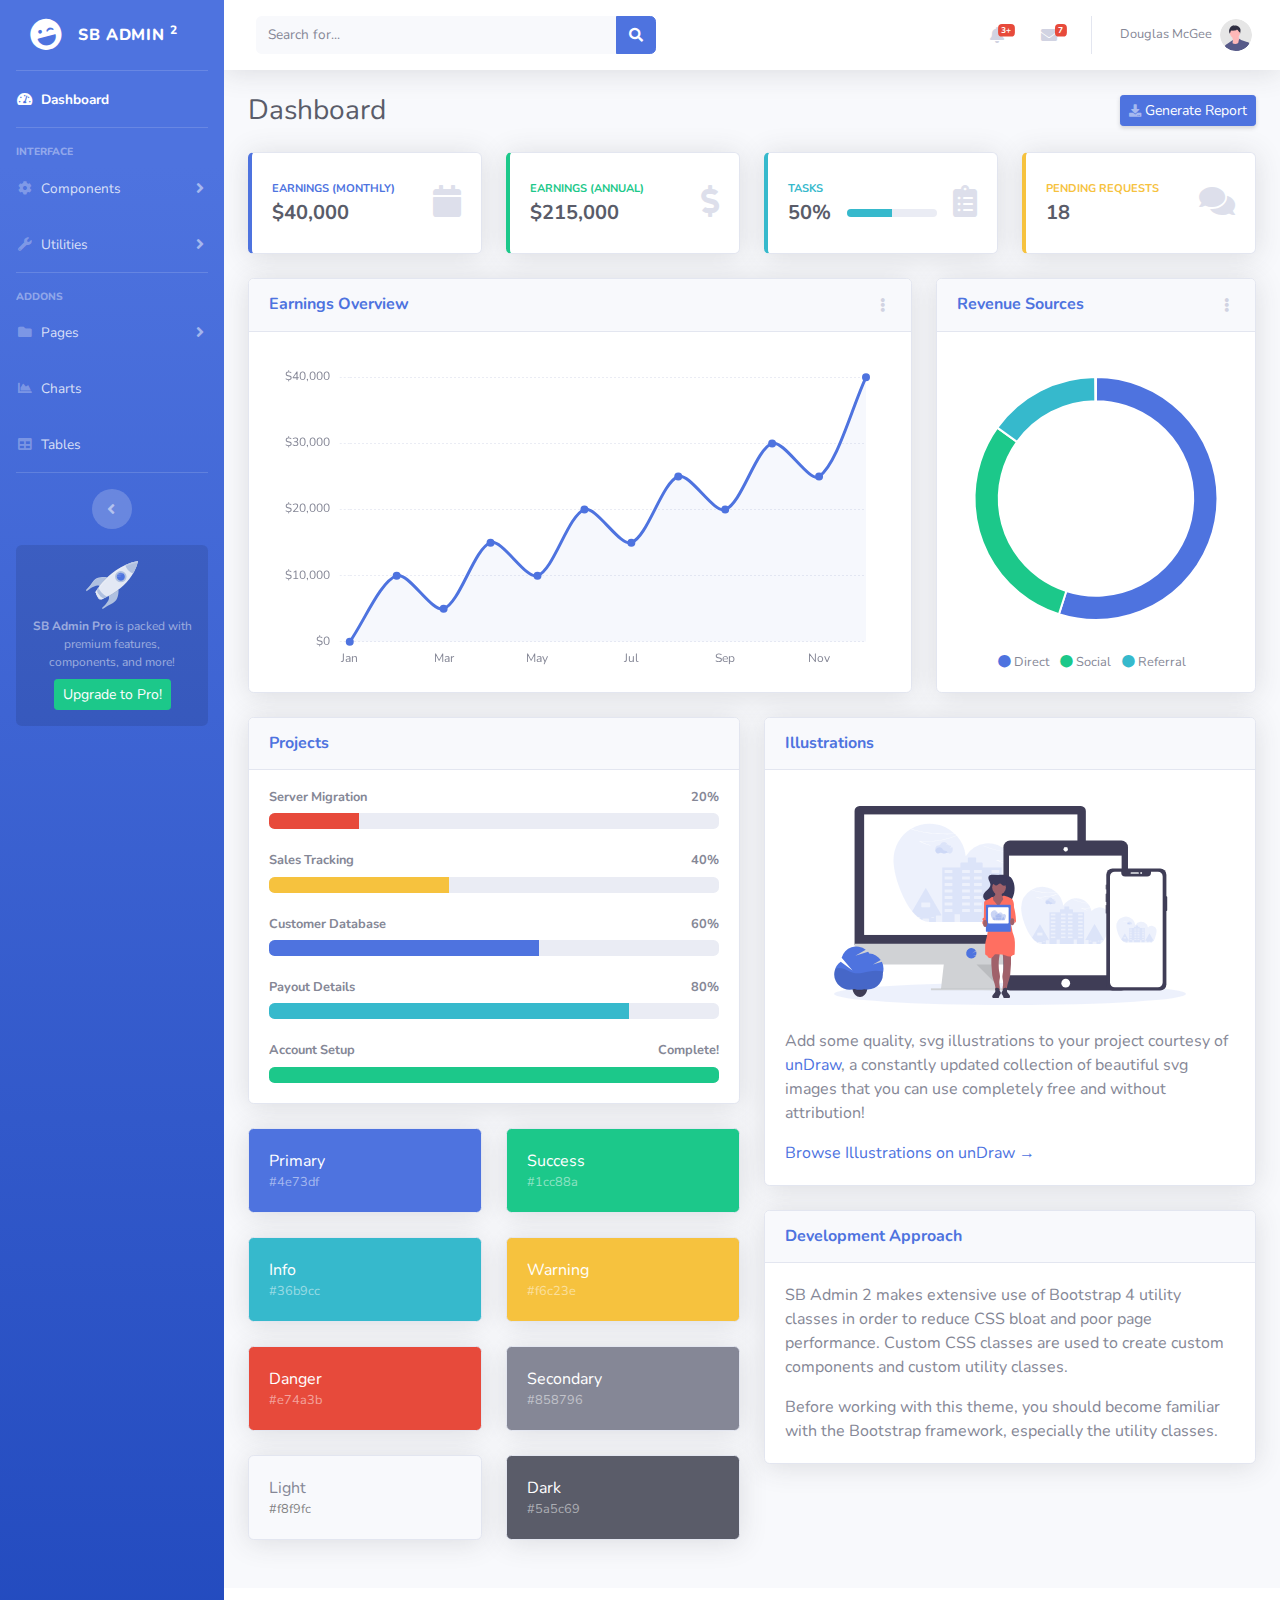
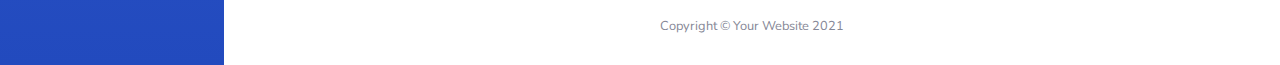
==== Frontend/index.html @ 4a49defb "Template Frontend" ====
<!DOCTYPE html>
<html lang="en">

<head>

    <meta charset="utf-8">
    <meta http-equiv="X-UA-Compatible" content="IE=edge">
    <meta name="viewport" content="width=device-width, initial-scale=1, shrink-to-fit=no">
    <meta name="description" content="">
    <meta name="author" content="">

    <title>SB Admin 2 - Dashboard</title>

    <!-- Custom fonts for this template-->
    <link href="vendor/fontawesome-free/css/all.min.css" rel="stylesheet" type="text/css">
    <link
        href="https://fonts.googleapis.com/css?family=Nunito:200,200i,300,300i,400,400i,600,600i,700,700i,800,800i,900,900i"
        rel="stylesheet">

    <!-- Custom styles for this template-->
    <link href="css/sb-admin-2.min.css" rel="stylesheet">

</head>

<body id="page-top">

    <!-- Page Wrapper -->
    <div id="wrapper">

        <!-- Sidebar -->
        <ul class="navbar-nav bg-gradient-primary sidebar sidebar-dark accordion" id="accordionSidebar">

            <!-- Sidebar - Brand -->
            <a class="sidebar-brand d-flex align-items-center justify-content-center" href="index.html">
                <div class="sidebar-brand-icon rotate-n-15">
                    <i class="fas fa-laugh-wink"></i>
                </div>
                <div class="sidebar-brand-text mx-3">SB Admin <sup>2</sup></div>
            </a>

            <!-- Divider -->
            <hr class="sidebar-divider my-0">

            <!-- Nav Item - Dashboard -->
            <li class="nav-item active">
                <a class="nav-link" href="index.html">
                    <i class="fas fa-fw fa-tachometer-alt"></i>
                    <span>Dashboard</span></a>
            </li>

            <!-- Divider -->
            <hr class="sidebar-divider">

            <!-- Heading -->
            <div class="sidebar-heading">
                Interface
            </div>

            <!-- Nav Item - Pages Collapse Menu -->
            <li class="nav-item">
                <a class="nav-link collapsed" href="#" data-toggle="collapse" data-target="#collapseTwo"
                    aria-expanded="true" aria-controls="collapseTwo">
                    <i class="fas fa-fw fa-cog"></i>
                    <span>Components</span>
                </a>
                <div id="collapseTwo" class="collapse" aria-labelledby="headingTwo" data-parent="#accordionSidebar">
                    <div class="bg-white py-2 collapse-inner rounded">
                        <h6 class="collapse-header">Custom Components:</h6>
                        <a class="collapse-item" href="buttons.html">Buttons</a>
                        <a class="collapse-item" href="cards.html">Cards</a>
                    </div>
                </div>
            </li>

            <!-- Nav Item - Utilities Collapse Menu -->
            <li class="nav-item">
                <a class="nav-link collapsed" href="#" data-toggle="collapse" data-target="#collapseUtilities"
                    aria-expanded="true" aria-controls="collapseUtilities">
                    <i class="fas fa-fw fa-wrench"></i>
                    <span>Utilities</span>
                </a>
                <div id="collapseUtilities" class="collapse" aria-labelledby="headingUtilities"
                    data-parent="#accordionSidebar">
                    <div class="bg-white py-2 collapse-inner rounded">
                        <h6 class="collapse-header">Custom Utilities:</h6>
                        <a class="collapse-item" href="utilities-color.html">Colors</a>
                        <a class="collapse-item" href="utilities-border.html">Borders</a>
                        <a class="collapse-item" href="utilities-animation.html">Animations</a>
                        <a class="collapse-item" href="utilities-other.html">Other</a>
                    </div>
                </div>
            </li>

            <!-- Divider -->
            <hr class="sidebar-divider">

            <!-- Heading -->
            <div class="sidebar-heading">
                Addons
            </div>

            <!-- Nav Item - Pages Collapse Menu -->
            <li class="nav-item">
                <a class="nav-link collapsed" href="#" data-toggle="collapse" data-target="#collapsePages"
                    aria-expanded="true" aria-controls="collapsePages">
                    <i class="fas fa-fw fa-folder"></i>
                    <span>Pages</span>
                </a>
                <div id="collapsePages" class="collapse" aria-labelledby="headingPages" data-parent="#accordionSidebar">
                    <div class="bg-white py-2 collapse-inner rounded">
                        <h6 class="collapse-header">Login Screens:</h6>
                        <a class="collapse-item" href="login.html">Login</a>
                        <a class="collapse-item" href="register.html">Register</a>
                        <a class="collapse-item" href="forgot-password.html">Forgot Password</a>
                        <div class="collapse-divider"></div>
                        <h6 class="collapse-header">Other Pages:</h6>
                        <a class="collapse-item" href="404.html">404 Page</a>
                        <a class="collapse-item" href="blank.html">Blank Page</a>
                    </div>
                </div>
            </li>

            <!-- Nav Item - Charts -->
            <li class="nav-item">
                <a class="nav-link" href="charts.html">
                    <i class="fas fa-fw fa-chart-area"></i>
                    <span>Charts</span></a>
            </li>

            <!-- Nav Item - Tables -->
            <li class="nav-item">
                <a class="nav-link" href="tables.html">
                    <i class="fas fa-fw fa-table"></i>
                    <span>Tables</span></a>
            </li>

            <!-- Divider -->
            <hr class="sidebar-divider d-none d-md-block">

            <!-- Sidebar Toggler (Sidebar) -->
            <div class="text-center d-none d-md-inline">
                <button class="rounded-circle border-0" id="sidebarToggle"></button>
            </div>

            <!-- Sidebar Message -->
            <div class="sidebar-card d-none d-lg-flex">
                <img class="sidebar-card-illustration mb-2" src="img/undraw_rocket.svg" alt="...">
                <p class="text-center mb-2"><strong>SB Admin Pro</strong> is packed with premium features, components, and more!</p>
                <a class="btn btn-success btn-sm" href="https://startbootstrap.com/theme/sb-admin-pro">Upgrade to Pro!</a>
            </div>

        </ul>
        <!-- End of Sidebar -->

        <!-- Content Wrapper -->
        <div id="content-wrapper" class="d-flex flex-column">

            <!-- Main Content -->
            <div id="content">

                <!-- Topbar -->
                <nav class="navbar navbar-expand navbar-light bg-white topbar mb-4 static-top shadow">

                    <!-- Sidebar Toggle (Topbar) -->
                    <button id="sidebarToggleTop" class="btn btn-link d-md-none rounded-circle mr-3">
                        <i class="fa fa-bars"></i>
                    </button>

                    <!-- Topbar Search -->
                    <form
                        class="d-none d-sm-inline-block form-inline mr-auto ml-md-3 my-2 my-md-0 mw-100 navbar-search">
                        <div class="input-group">
                            <input type="text" class="form-control bg-light border-0 small" placeholder="Search for..."
                                aria-label="Search" aria-describedby="basic-addon2">
                            <div class="input-group-append">
                                <button class="btn btn-primary" type="button">
                                    <i class="fas fa-search fa-sm"></i>
                                </button>
                            </div>
                        </div>
                    </form>

                    <!-- Topbar Navbar -->
                    <ul class="navbar-nav ml-auto">

                        <!-- Nav Item - Search Dropdown (Visible Only XS) -->
                        <li class="nav-item dropdown no-arrow d-sm-none">
                            <a class="nav-link dropdown-toggle" href="#" id="searchDropdown" role="button"
                                data-toggle="dropdown" aria-haspopup="true" aria-expanded="false">
                                <i class="fas fa-search fa-fw"></i>
                            </a>
                            <!-- Dropdown - Messages -->
                            <div class="dropdown-menu dropdown-menu-right p-3 shadow animated--grow-in"
                                aria-labelledby="searchDropdown">
                                <form class="form-inline mr-auto w-100 navbar-search">
                                    <div class="input-group">
                                        <input type="text" class="form-control bg-light border-0 small"
                                            placeholder="Search for..." aria-label="Search"
                                            aria-describedby="basic-addon2">
                                        <div class="input-group-append">
                                            <button class="btn btn-primary" type="button">
                                                <i class="fas fa-search fa-sm"></i>
                                            </button>
                                        </div>
                                    </div>
                                </form>
                            </div>
                        </li>

                        <!-- Nav Item - Alerts -->
                        <li class="nav-item dropdown no-arrow mx-1">
                            <a class="nav-link dropdown-toggle" href="#" id="alertsDropdown" role="button"
                                data-toggle="dropdown" aria-haspopup="true" aria-expanded="false">
                                <i class="fas fa-bell fa-fw"></i>
                                <!-- Counter - Alerts -->
                                <span class="badge badge-danger badge-counter">3+</span>
                            </a>
                            <!-- Dropdown - Alerts -->
                            <div class="dropdown-list dropdown-menu dropdown-menu-right shadow animated--grow-in"
                                aria-labelledby="alertsDropdown">
                                <h6 class="dropdown-header">
                                    Alerts Center
                                </h6>
                                <a class="dropdown-item d-flex align-items-center" href="#">
                                    <div class="mr-3">
                                        <div class="icon-circle bg-primary">
                                            <i class="fas fa-file-alt text-white"></i>
                                        </div>
                                    </div>
                                    <div>
                                        <div class="small text-gray-500">December 12, 2019</div>
                                        <span class="font-weight-bold">A new monthly report is ready to download!</span>
                                    </div>
                                </a>
                                <a class="dropdown-item d-flex align-items-center" href="#">
                                    <div class="mr-3">
                                        <div class="icon-circle bg-success">
                                            <i class="fas fa-donate text-white"></i>
                                        </div>
                                    </div>
                                    <div>
                                        <div class="small text-gray-500">December 7, 2019</div>
                                        $290.29 has been deposited into your account!
                                    </div>
                                </a>
                                <a class="dropdown-item d-flex align-items-center" href="#">
                                    <div class="mr-3">
                                        <div class="icon-circle bg-warning">
                                            <i class="fas fa-exclamation-triangle text-white"></i>
                                        </div>
                                    </div>
                                    <div>
                                        <div class="small text-gray-500">December 2, 2019</div>
                                        Spending Alert: We've noticed unusually high spending for your account.
                                    </div>
                                </a>
                                <a class="dropdown-item text-center small text-gray-500" href="#">Show All Alerts</a>
                            </div>
                        </li>

                        <!-- Nav Item - Messages -->
                        <li class="nav-item dropdown no-arrow mx-1">
                            <a class="nav-link dropdown-toggle" href="#" id="messagesDropdown" role="button"
                                data-toggle="dropdown" aria-haspopup="true" aria-expanded="false">
                                <i class="fas fa-envelope fa-fw"></i>
                                <!-- Counter - Messages -->
                                <span class="badge badge-danger badge-counter">7</span>
                            </a>
                            <!-- Dropdown - Messages -->
                            <div class="dropdown-list dropdown-menu dropdown-menu-right shadow animated--grow-in"
                                aria-labelledby="messagesDropdown">
                                <h6 class="dropdown-header">
                                    Message Center
                                </h6>
                                <a class="dropdown-item d-flex align-items-center" href="#">
                                    <div class="dropdown-list-image mr-3">
                                        <img class="rounded-circle" src="img/undraw_profile_1.svg"
                                            alt="...">
                                        <div class="status-indicator bg-success"></div>
                                    </div>
                                    <div class="font-weight-bold">
                                        <div class="text-truncate">Hi there! I am wondering if you can help me with a
                                            problem I've been having.</div>
                                        <div class="small text-gray-500">Emily Fowler · 58m</div>
                                    </div>
                                </a>
                                <a class="dropdown-item d-flex align-items-center" href="#">
                                    <div class="dropdown-list-image mr-3">
                                        <img class="rounded-circle" src="img/undraw_profile_2.svg"
                                            alt="...">
                                        <div class="status-indicator"></div>
                                    </div>
                                    <div>
                                        <div class="text-truncate">I have the photos that you ordered last month, how
                                            would you like them sent to you?</div>
                                        <div class="small text-gray-500">Jae Chun · 1d</div>
                                    </div>
                                </a>
                                <a class="dropdown-item d-flex align-items-center" href="#">
                                    <div class="dropdown-list-image mr-3">
                                        <img class="rounded-circle" src="img/undraw_profile_3.svg"
                                            alt="...">
                                        <div class="status-indicator bg-warning"></div>
                                    </div>
                                    <div>
                                        <div class="text-truncate">Last month's report looks great, I am very happy with
                                            the progress so far, keep up the good work!</div>
                                        <div class="small text-gray-500">Morgan Alvarez · 2d</div>
                                    </div>
                                </a>
                                <a class="dropdown-item d-flex align-items-center" href="#">
                                    <div class="dropdown-list-image mr-3">
                                        <img class="rounded-circle" src="https://source.unsplash.com/Mv9hjnEUHR4/60x60"
                                            alt="...">
                                        <div class="status-indicator bg-success"></div>
                                    </div>
                                    <div>
                                        <div class="text-truncate">Am I a good boy? The reason I ask is because someone
                                            told me that people say this to all dogs, even if they aren't good...</div>
                                        <div class="small text-gray-500">Chicken the Dog · 2w</div>
                                    </div>
                                </a>
                                <a class="dropdown-item text-center small text-gray-500" href="#">Read More Messages</a>
                            </div>
                        </li>

                        <div class="topbar-divider d-none d-sm-block"></div>

                        <!-- Nav Item - User Information -->
                        <li class="nav-item dropdown no-arrow">
                            <a class="nav-link dropdown-toggle" href="#" id="userDropdown" role="button"
                                data-toggle="dropdown" aria-haspopup="true" aria-expanded="false">
                                <span class="mr-2 d-none d-lg-inline text-gray-600 small">Douglas McGee</span>
                                <img class="img-profile rounded-circle"
                                    src="img/undraw_profile.svg">
                            </a>
                            <!-- Dropdown - User Information -->
                            <div class="dropdown-menu dropdown-menu-right shadow animated--grow-in"
                                aria-labelledby="userDropdown">
                                <a class="dropdown-item" href="#">
                                    <i class="fas fa-user fa-sm fa-fw mr-2 text-gray-400"></i>
                                    Profile
                                </a>
                                <a class="dropdown-item" href="#">
                                    <i class="fas fa-cogs fa-sm fa-fw mr-2 text-gray-400"></i>
                                    Settings
                                </a>
                                <a class="dropdown-item" href="#">
                                    <i class="fas fa-list fa-sm fa-fw mr-2 text-gray-400"></i>
                                    Activity Log
                                </a>
                                <div class="dropdown-divider"></div>
                                <a class="dropdown-item" href="#" data-toggle="modal" data-target="#logoutModal">
                                    <i class="fas fa-sign-out-alt fa-sm fa-fw mr-2 text-gray-400"></i>
                                    Logout
                                </a>
                            </div>
                        </li>

                    </ul>

                </nav>
                <!-- End of Topbar -->

                <!-- Begin Page Content -->
                <div class="container-fluid">

                    <!-- Page Heading -->
                    <div class="d-sm-flex align-items-center justify-content-between mb-4">
                        <h1 class="h3 mb-0 text-gray-800">Dashboard</h1>
                        <a href="#" class="d-none d-sm-inline-block btn btn-sm btn-primary shadow-sm"><i
                                class="fas fa-download fa-sm text-white-50"></i> Generate Report</a>
                    </div>

                    <!-- Content Row -->
                    <div class="row">

                        <!-- Earnings (Monthly) Card Example -->
                        <div class="col-xl-3 col-md-6 mb-4">
                            <div class="card border-left-primary shadow h-100 py-2">
                                <div class="card-body">
                                    <div class="row no-gutters align-items-center">
                                        <div class="col mr-2">
                                            <div class="text-xs font-weight-bold text-primary text-uppercase mb-1">
                                                Earnings (Monthly)</div>
                                            <div class="h5 mb-0 font-weight-bold text-gray-800">$40,000</div>
                                        </div>
                                        <div class="col-auto">
                                            <i class="fas fa-calendar fa-2x text-gray-300"></i>
                                        </div>
                                    </div>
                                </div>
                            </div>
                        </div>

                        <!-- Earnings (Monthly) Card Example -->
                        <div class="col-xl-3 col-md-6 mb-4">
                            <div class="card border-left-success shadow h-100 py-2">
                                <div class="card-body">
                                    <div class="row no-gutters align-items-center">
                                        <div class="col mr-2">
                                            <div class="text-xs font-weight-bold text-success text-uppercase mb-1">
                                                Earnings (Annual)</div>
                                            <div class="h5 mb-0 font-weight-bold text-gray-800">$215,000</div>
                                        </div>
                                        <div class="col-auto">
                                            <i class="fas fa-dollar-sign fa-2x text-gray-300"></i>
                                        </div>
                                    </div>
                                </div>
                            </div>
                        </div>

                        <!-- Earnings (Monthly) Card Example -->
                        <div class="col-xl-3 col-md-6 mb-4">
                            <div class="card border-left-info shadow h-100 py-2">
                                <div class="card-body">
                                    <div class="row no-gutters align-items-center">
                                        <div class="col mr-2">
                                            <div class="text-xs font-weight-bold text-info text-uppercase mb-1">Tasks
                                            </div>
                                            <div class="row no-gutters align-items-center">
                                                <div class="col-auto">
                                                    <div class="h5 mb-0 mr-3 font-weight-bold text-gray-800">50%</div>
                                                </div>
                                                <div class="col">
                                                    <div class="progress progress-sm mr-2">
                                                        <div class="progress-bar bg-info" role="progressbar"
                                                            style="width: 50%" aria-valuenow="50" aria-valuemin="0"
                                                            aria-valuemax="100"></div>
                                                    </div>
                                                </div>
                                            </div>
                                        </div>
                                        <div class="col-auto">
                                            <i class="fas fa-clipboard-list fa-2x text-gray-300"></i>
                                        </div>
                                    </div>
                                </div>
                            </div>
                        </div>

                        <!-- Pending Requests Card Example -->
                        <div class="col-xl-3 col-md-6 mb-4">
                            <div class="card border-left-warning shadow h-100 py-2">
                                <div class="card-body">
                                    <div class="row no-gutters align-items-center">
                                        <div class="col mr-2">
                                            <div class="text-xs font-weight-bold text-warning text-uppercase mb-1">
                                                Pending Requests</div>
                                            <div class="h5 mb-0 font-weight-bold text-gray-800">18</div>
                                        </div>
                                        <div class="col-auto">
                                            <i class="fas fa-comments fa-2x text-gray-300"></i>
                                        </div>
                                    </div>
                                </div>
                            </div>
                        </div>
                    </div>

                    <!-- Content Row -->

                    <div class="row">

                        <!-- Area Chart -->
                        <div class="col-xl-8 col-lg-7">
                            <div class="card shadow mb-4">
                                <!-- Card Header - Dropdown -->
                                <div
                                    class="card-header py-3 d-flex flex-row align-items-center justify-content-between">
                                    <h6 class="m-0 font-weight-bold text-primary">Earnings Overview</h6>
                                    <div class="dropdown no-arrow">
                                        <a class="dropdown-toggle" href="#" role="button" id="dropdownMenuLink"
                                            data-toggle="dropdown" aria-haspopup="true" aria-expanded="false">
                                            <i class="fas fa-ellipsis-v fa-sm fa-fw text-gray-400"></i>
                                        </a>
                                        <div class="dropdown-menu dropdown-menu-right shadow animated--fade-in"
                                            aria-labelledby="dropdownMenuLink">
                                            <div class="dropdown-header">Dropdown Header:</div>
                                            <a class="dropdown-item" href="#">Action</a>
                                            <a class="dropdown-item" href="#">Another action</a>
                                            <div class="dropdown-divider"></div>
                                            <a class="dropdown-item" href="#">Something else here</a>
                                        </div>
                                    </div>
                                </div>
                                <!-- Card Body -->
                                <div class="card-body">
                                    <div class="chart-area">
                                        <canvas id="myAreaChart"></canvas>
                                    </div>
                                </div>
                            </div>
                        </div>

                        <!-- Pie Chart -->
                        <div class="col-xl-4 col-lg-5">
                            <div class="card shadow mb-4">
                                <!-- Card Header - Dropdown -->
                                <div
                                    class="card-header py-3 d-flex flex-row align-items-center justify-content-between">
                                    <h6 class="m-0 font-weight-bold text-primary">Revenue Sources</h6>
                                    <div class="dropdown no-arrow">
                                        <a class="dropdown-toggle" href="#" role="button" id="dropdownMenuLink"
                                            data-toggle="dropdown" aria-haspopup="true" aria-expanded="false">
                                            <i class="fas fa-ellipsis-v fa-sm fa-fw text-gray-400"></i>
                                        </a>
                                        <div class="dropdown-menu dropdown-menu-right shadow animated--fade-in"
                                            aria-labelledby="dropdownMenuLink">
                                            <div class="dropdown-header">Dropdown Header:</div>
                                            <a class="dropdown-item" href="#">Action</a>
                                            <a class="dropdown-item" href="#">Another action</a>
                                            <div class="dropdown-divider"></div>
                                            <a class="dropdown-item" href="#">Something else here</a>
                                        </div>
                                    </div>
                                </div>
                                <!-- Card Body -->
                                <div class="card-body">
                                    <div class="chart-pie pt-4 pb-2">
                                        <canvas id="myPieChart"></canvas>
                                    </div>
                                    <div class="mt-4 text-center small">
                                        <span class="mr-2">
                                            <i class="fas fa-circle text-primary"></i> Direct
                                        </span>
                                        <span class="mr-2">
                                            <i class="fas fa-circle text-success"></i> Social
                                        </span>
                                        <span class="mr-2">
                                            <i class="fas fa-circle text-info"></i> Referral
                                        </span>
                                    </div>
                                </div>
                            </div>
                        </div>
                    </div>

                    <!-- Content Row -->
                    <div class="row">

                        <!-- Content Column -->
                        <div class="col-lg-6 mb-4">

                            <!-- Project Card Example -->
                            <div class="card shadow mb-4">
                                <div class="card-header py-3">
                                    <h6 class="m-0 font-weight-bold text-primary">Projects</h6>
                                </div>
                                <div class="card-body">
                                    <h4 class="small font-weight-bold">Server Migration <span
                                            class="float-right">20%</span></h4>
                                    <div class="progress mb-4">
                                        <div class="progress-bar bg-danger" role="progressbar" style="width: 20%"
                                            aria-valuenow="20" aria-valuemin="0" aria-valuemax="100"></div>
                                    </div>
                                    <h4 class="small font-weight-bold">Sales Tracking <span
                                            class="float-right">40%</span></h4>
                                    <div class="progress mb-4">
                                        <div class="progress-bar bg-warning" role="progressbar" style="width: 40%"
                                            aria-valuenow="40" aria-valuemin="0" aria-valuemax="100"></div>
                                    </div>
                                    <h4 class="small font-weight-bold">Customer Database <span
                                            class="float-right">60%</span></h4>
                                    <div class="progress mb-4">
                                        <div class="progress-bar" role="progressbar" style="width: 60%"
                                            aria-valuenow="60" aria-valuemin="0" aria-valuemax="100"></div>
                                    </div>
                                    <h4 class="small font-weight-bold">Payout Details <span
                                            class="float-right">80%</span></h4>
                                    <div class="progress mb-4">
                                        <div class="progress-bar bg-info" role="progressbar" style="width: 80%"
                                            aria-valuenow="80" aria-valuemin="0" aria-valuemax="100"></div>
                                    </div>
                                    <h4 class="small font-weight-bold">Account Setup <span
                                            class="float-right">Complete!</span></h4>
                                    <div class="progress">
                                        <div class="progress-bar bg-success" role="progressbar" style="width: 100%"
                                            aria-valuenow="100" aria-valuemin="0" aria-valuemax="100"></div>
                                    </div>
                                </div>
                            </div>

                            <!-- Color System -->
                            <div class="row">
                                <div class="col-lg-6 mb-4">
                                    <div class="card bg-primary text-white shadow">
                                        <div class="card-body">
                                            Primary
                                            <div class="text-white-50 small">#4e73df</div>
                                        </div>
                                    </div>
                                </div>
                                <div class="col-lg-6 mb-4">
                                    <div class="card bg-success text-white shadow">
                                        <div class="card-body">
                                            Success
                                            <div class="text-white-50 small">#1cc88a</div>
                                        </div>
                                    </div>
                                </div>
                                <div class="col-lg-6 mb-4">
                                    <div class="card bg-info text-white shadow">
                                        <div class="card-body">
                                            Info
                                            <div class="text-white-50 small">#36b9cc</div>
                                        </div>
                                    </div>
                                </div>
                                <div class="col-lg-6 mb-4">
                                    <div class="card bg-warning text-white shadow">
                                        <div class="card-body">
                                            Warning
                                            <div class="text-white-50 small">#f6c23e</div>
                                        </div>
                                    </div>
                                </div>
                                <div class="col-lg-6 mb-4">
                                    <div class="card bg-danger text-white shadow">
                                        <div class="card-body">
                                            Danger
                                            <div class="text-white-50 small">#e74a3b</div>
                                        </div>
                                    </div>
                                </div>
                                <div class="col-lg-6 mb-4">
                                    <div class="card bg-secondary text-white shadow">
                                        <div class="card-body">
                                            Secondary
                                            <div class="text-white-50 small">#858796</div>
                                        </div>
                                    </div>
                                </div>
                                <div class="col-lg-6 mb-4">
                                    <div class="card bg-light text-black shadow">
                                        <div class="card-body">
                                            Light
                                            <div class="text-black-50 small">#f8f9fc</div>
                                        </div>
                                    </div>
                                </div>
                                <div class="col-lg-6 mb-4">
                                    <div class="card bg-dark text-white shadow">
                                        <div class="card-body">
                                            Dark
                                            <div class="text-white-50 small">#5a5c69</div>
                                        </div>
                                    </div>
                                </div>
                            </div>

                        </div>

                        <div class="col-lg-6 mb-4">

                            <!-- Illustrations -->
                            <div class="card shadow mb-4">
                                <div class="card-header py-3">
                                    <h6 class="m-0 font-weight-bold text-primary">Illustrations</h6>
                                </div>
                                <div class="card-body">
                                    <div class="text-center">
                                        <img class="img-fluid px-3 px-sm-4 mt-3 mb-4" style="width: 25rem;"
                                            src="img/undraw_posting_photo.svg" alt="...">
                                    </div>
                                    <p>Add some quality, svg illustrations to your project courtesy of <a
                                            target="_blank" rel="nofollow" href="https://undraw.co/">unDraw</a>, a
                                        constantly updated collection of beautiful svg images that you can use
                                        completely free and without attribution!</p>
                                    <a target="_blank" rel="nofollow" href="https://undraw.co/">Browse Illustrations on
                                        unDraw &rarr;</a>
                                </div>
                            </div>

                            <!-- Approach -->
                            <div class="card shadow mb-4">
                                <div class="card-header py-3">
                                    <h6 class="m-0 font-weight-bold text-primary">Development Approach</h6>
                                </div>
                                <div class="card-body">
                                    <p>SB Admin 2 makes extensive use of Bootstrap 4 utility classes in order to reduce
                                        CSS bloat and poor page performance. Custom CSS classes are used to create
                                        custom components and custom utility classes.</p>
                                    <p class="mb-0">Before working with this theme, you should become familiar with the
                                        Bootstrap framework, especially the utility classes.</p>
                                </div>
                            </div>

                        </div>
                    </div>

                </div>
                <!-- /.container-fluid -->

            </div>
            <!-- End of Main Content -->

            <!-- Footer -->
            <footer class="sticky-footer bg-white">
                <div class="container my-auto">
                    <div class="copyright text-center my-auto">
                        <span>Copyright &copy; Your Website 2021</span>
                    </div>
                </div>
            </footer>
            <!-- End of Footer -->

        </div>
        <!-- End of Content Wrapper -->

    </div>
    <!-- End of Page Wrapper -->

    <!-- Scroll to Top Button-->
    <a class="scroll-to-top rounded" href="#page-top">
        <i class="fas fa-angle-up"></i>
    </a>

    <!-- Logout Modal-->
    <div class="modal fade" id="logoutModal" tabindex="-1" role="dialog" aria-labelledby="exampleModalLabel"
        aria-hidden="true">
        <div class="modal-dialog" role="document">
            <div class="modal-content">
                <div class="modal-header">
                    <h5 class="modal-title" id="exampleModalLabel">Ready to Leave?</h5>
                    <button class="close" type="button" data-dismiss="modal" aria-label="Close">
                        <span aria-hidden="true">×</span>
                    </button>
                </div>
                <div class="modal-body">Select "Logout" below if you are ready to end your current session.</div>
                <div class="modal-footer">
                    <button class="btn btn-secondary" type="button" data-dismiss="modal">Cancel</button>
                    <a class="btn btn-primary" href="login.html">Logout</a>
                </div>
            </div>
        </div>
    </div>

    <!-- Bootstrap core JavaScript-->
    <script src="vendor/jquery/jquery.min.js"></script>
    <script src="vendor/bootstrap/js/bootstrap.bundle.min.js"></script>

    <!-- Core plugin JavaScript-->
    <script src="vendor/jquery-easing/jquery.easing.min.js"></script>

    <!-- Custom scripts for all pages-->
    <script src="js/sb-admin-2.min.js"></script>

    <!-- Page level plugins -->
    <script src="vendor/chart.js/Chart.min.js"></script>

    <!-- Page level custom scripts -->
    <script src="js/demo/chart-area-demo.js"></script>
    <script src="js/demo/chart-pie-demo.js"></script>

</body>

</html>
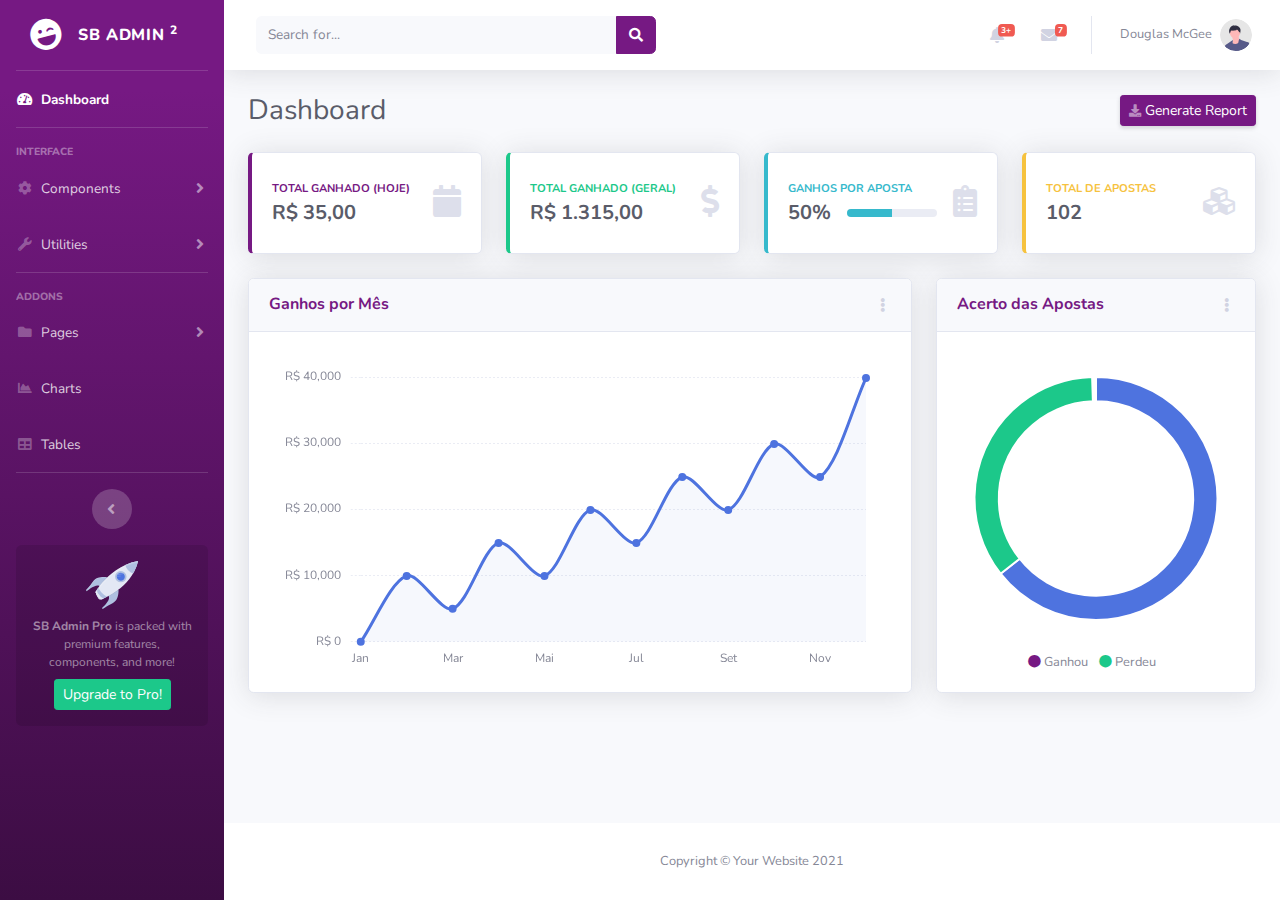
==== commit 9a374e98: "Editando Paginas Login, Cadastre-se e Home" ====
--- a/Frontend/index.html
+++ b/Frontend/index.html
@@ -1,5 +1,5 @@
 <!DOCTYPE html>
-<html lang="en">
+<html lang="pt-BR">
 
 <head>
 
@@ -382,8 +382,8 @@
                                     <div class="row no-gutters align-items-center">
                                         <div class="col mr-2">
                                             <div class="text-xs font-weight-bold text-primary text-uppercase mb-1">
-                                                Earnings (Monthly)</div>
-                                            <div class="h5 mb-0 font-weight-bold text-gray-800">$40,000</div>
+                                                Total Ganhado (Hoje)</div>
+                                            <div class="h5 mb-0 font-weight-bold text-gray-800">R$ 35,00</div>
                                         </div>
                                         <div class="col-auto">
                                             <i class="fas fa-calendar fa-2x text-gray-300"></i>
@@ -400,8 +400,8 @@
                                     <div class="row no-gutters align-items-center">
                                         <div class="col mr-2">
                                             <div class="text-xs font-weight-bold text-success text-uppercase mb-1">
-                                                Earnings (Annual)</div>
-                                            <div class="h5 mb-0 font-weight-bold text-gray-800">$215,000</div>
+                                                Total ganhado (geral)</div>
+                                            <div class="h5 mb-0 font-weight-bold text-gray-800">R$ 1.315,00</div>
                                         </div>
                                         <div class="col-auto">
                                             <i class="fas fa-dollar-sign fa-2x text-gray-300"></i>
@@ -417,7 +417,7 @@
                                 <div class="card-body">
                                     <div class="row no-gutters align-items-center">
                                         <div class="col mr-2">
-                                            <div class="text-xs font-weight-bold text-info text-uppercase mb-1">Tasks
+                                            <div class="text-xs font-weight-bold text-info text-uppercase mb-1">Ganhos por aposta
                                             </div>
                                             <div class="row no-gutters align-items-center">
                                                 <div class="col-auto">
@@ -447,11 +447,11 @@
                                     <div class="row no-gutters align-items-center">
                                         <div class="col mr-2">
                                             <div class="text-xs font-weight-bold text-warning text-uppercase mb-1">
-                                                Pending Requests</div>
-                                            <div class="h5 mb-0 font-weight-bold text-gray-800">18</div>
+                                                Total de apostas</div>
+                                            <div class="h5 mb-0 font-weight-bold text-gray-800">102</div>
                                         </div>
                                         <div class="col-auto">
-                                            <i class="fas fa-comments fa-2x text-gray-300"></i>
+                                            <i class="fas fa-cubes fa-2x text-gray-300"></i>
                                         </div>
                                     </div>
                                 </div>
@@ -469,7 +469,7 @@
                                 <!-- Card Header - Dropdown -->
                                 <div
                                     class="card-header py-3 d-flex flex-row align-items-center justify-content-between">
-                                    <h6 class="m-0 font-weight-bold text-primary">Earnings Overview</h6>
+                                    <h6 class="m-0 font-weight-bold text-primary">Ganhos por Mês</h6>
                                     <div class="dropdown no-arrow">
                                         <a class="dropdown-toggle" href="#" role="button" id="dropdownMenuLink"
                                             data-toggle="dropdown" aria-haspopup="true" aria-expanded="false">
@@ -500,7 +500,7 @@
                                 <!-- Card Header - Dropdown -->
                                 <div
                                     class="card-header py-3 d-flex flex-row align-items-center justify-content-between">
-                                    <h6 class="m-0 font-weight-bold text-primary">Revenue Sources</h6>
+                                    <h6 class="m-0 font-weight-bold text-primary">Acerto das Apostas</h6>
                                     <div class="dropdown no-arrow">
                                         <a class="dropdown-toggle" href="#" role="button" id="dropdownMenuLink"
                                             data-toggle="dropdown" aria-haspopup="true" aria-expanded="false">
@@ -523,172 +523,19 @@
                                     </div>
                                     <div class="mt-4 text-center small">
                                         <span class="mr-2">
-                                            <i class="fas fa-circle text-primary"></i> Direct
+                                            <i class="fas fa-circle text-primary"></i> Ganhou
                                         </span>
                                         <span class="mr-2">
-                                            <i class="fas fa-circle text-success"></i> Social
+                                            <i class="fas fa-circle text-success"></i> Perdeu
                                         </span>
-                                        <span class="mr-2">
-                                            <i class="fas fa-circle text-info"></i> Referral
-                                        </span>
+                                        
                                     </div>
                                 </div>
                             </div>
                         </div>
                     </div>
 
-                    <!-- Content Row -->
-                    <div class="row">
-
-                        <!-- Content Column -->
-                        <div class="col-lg-6 mb-4">
-
-                            <!-- Project Card Example -->
-                            <div class="card shadow mb-4">
-                                <div class="card-header py-3">
-                                    <h6 class="m-0 font-weight-bold text-primary">Projects</h6>
-                                </div>
-                                <div class="card-body">
-                                    <h4 class="small font-weight-bold">Server Migration <span
-                                            class="float-right">20%</span></h4>
-                                    <div class="progress mb-4">
-                                        <div class="progress-bar bg-danger" role="progressbar" style="width: 20%"
-                                            aria-valuenow="20" aria-valuemin="0" aria-valuemax="100"></div>
-                                    </div>
-                                    <h4 class="small font-weight-bold">Sales Tracking <span
-                                            class="float-right">40%</span></h4>
-                                    <div class="progress mb-4">
-                                        <div class="progress-bar bg-warning" role="progressbar" style="width: 40%"
-                                            aria-valuenow="40" aria-valuemin="0" aria-valuemax="100"></div>
-                                    </div>
-                                    <h4 class="small font-weight-bold">Customer Database <span
-                                            class="float-right">60%</span></h4>
-                                    <div class="progress mb-4">
-                                        <div class="progress-bar" role="progressbar" style="width: 60%"
-                                            aria-valuenow="60" aria-valuemin="0" aria-valuemax="100"></div>
-                                    </div>
-                                    <h4 class="small font-weight-bold">Payout Details <span
-                                            class="float-right">80%</span></h4>
-                                    <div class="progress mb-4">
-                                        <div class="progress-bar bg-info" role="progressbar" style="width: 80%"
-                                            aria-valuenow="80" aria-valuemin="0" aria-valuemax="100"></div>
-                                    </div>
-                                    <h4 class="small font-weight-bold">Account Setup <span
-                                            class="float-right">Complete!</span></h4>
-                                    <div class="progress">
-                                        <div class="progress-bar bg-success" role="progressbar" style="width: 100%"
-                                            aria-valuenow="100" aria-valuemin="0" aria-valuemax="100"></div>
-                                    </div>
-                                </div>
-                            </div>
-
-                            <!-- Color System -->
-                            <div class="row">
-                                <div class="col-lg-6 mb-4">
-                                    <div class="card bg-primary text-white shadow">
-                                        <div class="card-body">
-                                            Primary
-                                            <div class="text-white-50 small">#4e73df</div>
-                                        </div>
-                                    </div>
-                                </div>
-                                <div class="col-lg-6 mb-4">
-                                    <div class="card bg-success text-white shadow">
-                                        <div class="card-body">
-                                            Success
-                                            <div class="text-white-50 small">#1cc88a</div>
-                                        </div>
-                                    </div>
-                                </div>
-                                <div class="col-lg-6 mb-4">
-                                    <div class="card bg-info text-white shadow">
-                                        <div class="card-body">
-                                            Info
-                                            <div class="text-white-50 small">#36b9cc</div>
-                                        </div>
-                                    </div>
-                                </div>
-                                <div class="col-lg-6 mb-4">
-                                    <div class="card bg-warning text-white shadow">
-                                        <div class="card-body">
-                                            Warning
-                                            <div class="text-white-50 small">#f6c23e</div>
-                                        </div>
-                                    </div>
-                                </div>
-                                <div class="col-lg-6 mb-4">
-                                    <div class="card bg-danger text-white shadow">
-                                        <div class="card-body">
-                                            Danger
-                                            <div class="text-white-50 small">#e74a3b</div>
-                                        </div>
-                                    </div>
-                                </div>
-                                <div class="col-lg-6 mb-4">
-                                    <div class="card bg-secondary text-white shadow">
-                                        <div class="card-body">
-                                            Secondary
-                                            <div class="text-white-50 small">#858796</div>
-                                        </div>
-                                    </div>
-                                </div>
-                                <div class="col-lg-6 mb-4">
-                                    <div class="card bg-light text-black shadow">
-                                        <div class="card-body">
-                                            Light
-                                            <div class="text-black-50 small">#f8f9fc</div>
-                                        </div>
-                                    </div>
-                                </div>
-                                <div class="col-lg-6 mb-4">
-                                    <div class="card bg-dark text-white shadow">
-                                        <div class="card-body">
-                                            Dark
-                                            <div class="text-white-50 small">#5a5c69</div>
-                                        </div>
-                                    </div>
-                                </div>
-                            </div>
-
-                        </div>
-
-                        <div class="col-lg-6 mb-4">
-
-                            <!-- Illustrations -->
-                            <div class="card shadow mb-4">
-                                <div class="card-header py-3">
-                                    <h6 class="m-0 font-weight-bold text-primary">Illustrations</h6>
-                                </div>
-                                <div class="card-body">
-                                    <div class="text-center">
-                                        <img class="img-fluid px-3 px-sm-4 mt-3 mb-4" style="width: 25rem;"
-                                            src="img/undraw_posting_photo.svg" alt="...">
-                                    </div>
-                                    <p>Add some quality, svg illustrations to your project courtesy of <a
-                                            target="_blank" rel="nofollow" href="https://undraw.co/">unDraw</a>, a
-                                        constantly updated collection of beautiful svg images that you can use
-                                        completely free and without attribution!</p>
-                                    <a target="_blank" rel="nofollow" href="https://undraw.co/">Browse Illustrations on
-                                        unDraw &rarr;</a>
-                                </div>
-                            </div>
-
-                            <!-- Approach -->
-                            <div class="card shadow mb-4">
-                                <div class="card-header py-3">
-                                    <h6 class="m-0 font-weight-bold text-primary">Development Approach</h6>
-                                </div>
-                                <div class="card-body">
-                                    <p>SB Admin 2 makes extensive use of Bootstrap 4 utility classes in order to reduce
-                                        CSS bloat and poor page performance. Custom CSS classes are used to create
-                                        custom components and custom utility classes.</p>
-                                    <p class="mb-0">Before working with this theme, you should become familiar with the
-                                        Bootstrap framework, especially the utility classes.</p>
-                                </div>
-                            </div>
-
-                        </div>
-                    </div>
+
 
                 </div>
                 <!-- /.container-fluid -->
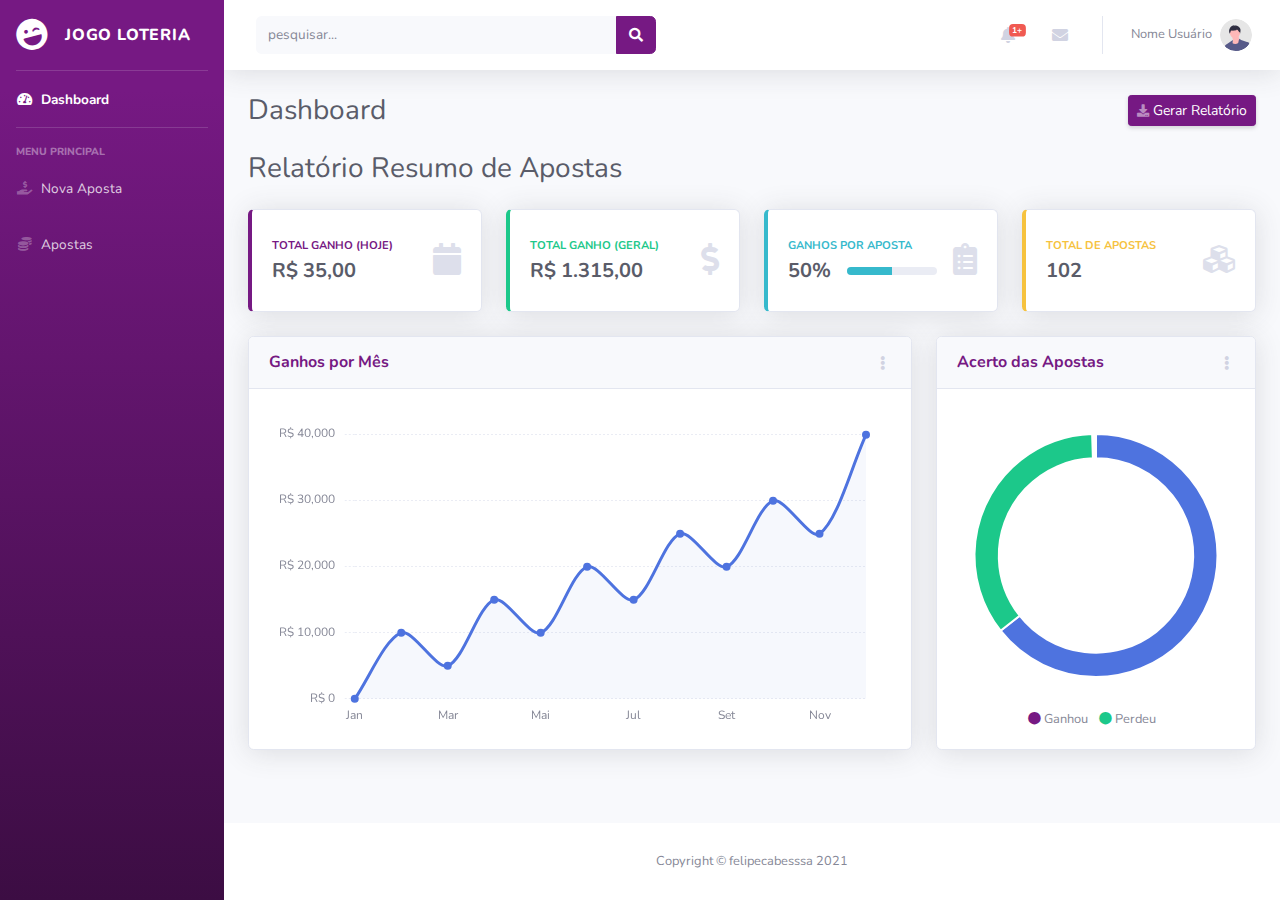
==== commit d74d71fa: "Ajustes finais - Conclusao do Frontend" ====
--- a/Frontend/index.html
+++ b/Frontend/index.html
@@ -9,7 +9,7 @@
     <meta name="description" content="">
     <meta name="author" content="">
 
-    <title>SB Admin 2 - Dashboard</title>
+    <title>Jogo Loteria - Dashboard</title>
 
     <!-- Custom fonts for this template-->
     <link href="vendor/fontawesome-free/css/all.min.css" rel="stylesheet" type="text/css">
@@ -19,6 +19,8 @@
 
     <!-- Custom styles for this template-->
     <link href="css/sb-admin-2.min.css" rel="stylesheet">
+    <link rel="stylesheet" href="css/print-dashboard.css">
+    <link rel="shortcut icon" href="trevo.ico" type="image/x-icon">
 
 </head>
 
@@ -28,14 +30,14 @@
     <div id="wrapper">
 
         <!-- Sidebar -->
-        <ul class="navbar-nav bg-gradient-primary sidebar sidebar-dark accordion" id="accordionSidebar">
+        <ul class="navbar-nav bg-gradient-primary sidebar sidebar-dark accordion no-print" id="accordionSidebar">
 
             <!-- Sidebar - Brand -->
             <a class="sidebar-brand d-flex align-items-center justify-content-center" href="index.html">
                 <div class="sidebar-brand-icon rotate-n-15">
                     <i class="fas fa-laugh-wink"></i>
                 </div>
-                <div class="sidebar-brand-text mx-3">SB Admin <sup>2</sup></div>
+                <div class="sidebar-brand-text mx-3">Jogo Loteria</div>
             </a>
 
             <!-- Divider -->
@@ -53,101 +55,21 @@
 
             <!-- Heading -->
             <div class="sidebar-heading">
-                Interface
+                Menu Principal
             </div>
-
-            <!-- Nav Item - Pages Collapse Menu -->
-            <li class="nav-item">
-                <a class="nav-link collapsed" href="#" data-toggle="collapse" data-target="#collapseTwo"
-                    aria-expanded="true" aria-controls="collapseTwo">
-                    <i class="fas fa-fw fa-cog"></i>
-                    <span>Components</span>
-                </a>
-                <div id="collapseTwo" class="collapse" aria-labelledby="headingTwo" data-parent="#accordionSidebar">
-                    <div class="bg-white py-2 collapse-inner rounded">
-                        <h6 class="collapse-header">Custom Components:</h6>
-                        <a class="collapse-item" href="buttons.html">Buttons</a>
-                        <a class="collapse-item" href="cards.html">Cards</a>
-                    </div>
-                </div>
-            </li>
-
-            <!-- Nav Item - Utilities Collapse Menu -->
-            <li class="nav-item">
-                <a class="nav-link collapsed" href="#" data-toggle="collapse" data-target="#collapseUtilities"
-                    aria-expanded="true" aria-controls="collapseUtilities">
-                    <i class="fas fa-fw fa-wrench"></i>
-                    <span>Utilities</span>
-                </a>
-                <div id="collapseUtilities" class="collapse" aria-labelledby="headingUtilities"
-                    data-parent="#accordionSidebar">
-                    <div class="bg-white py-2 collapse-inner rounded">
-                        <h6 class="collapse-header">Custom Utilities:</h6>
-                        <a class="collapse-item" href="utilities-color.html">Colors</a>
-                        <a class="collapse-item" href="utilities-border.html">Borders</a>
-                        <a class="collapse-item" href="utilities-animation.html">Animations</a>
-                        <a class="collapse-item" href="utilities-other.html">Other</a>
-                    </div>
-                </div>
-            </li>
-
-            <!-- Divider -->
-            <hr class="sidebar-divider">
-
-            <!-- Heading -->
-            <div class="sidebar-heading">
-                Addons
-            </div>
-
-            <!-- Nav Item - Pages Collapse Menu -->
-            <li class="nav-item">
-                <a class="nav-link collapsed" href="#" data-toggle="collapse" data-target="#collapsePages"
-                    aria-expanded="true" aria-controls="collapsePages">
-                    <i class="fas fa-fw fa-folder"></i>
-                    <span>Pages</span>
-                </a>
-                <div id="collapsePages" class="collapse" aria-labelledby="headingPages" data-parent="#accordionSidebar">
-                    <div class="bg-white py-2 collapse-inner rounded">
-                        <h6 class="collapse-header">Login Screens:</h6>
-                        <a class="collapse-item" href="login.html">Login</a>
-                        <a class="collapse-item" href="register.html">Register</a>
-                        <a class="collapse-item" href="forgot-password.html">Forgot Password</a>
-                        <div class="collapse-divider"></div>
-                        <h6 class="collapse-header">Other Pages:</h6>
-                        <a class="collapse-item" href="404.html">404 Page</a>
-                        <a class="collapse-item" href="blank.html">Blank Page</a>
-                    </div>
-                </div>
-            </li>
 
             <!-- Nav Item - Charts -->
             <li class="nav-item">
-                <a class="nav-link" href="charts.html">
-                    <i class="fas fa-fw fa-chart-area"></i>
-                    <span>Charts</span></a>
+                <a class="nav-link" href="novaaposta.html">
+                    <i class="fas fa-fw fa-hand-holding-usd"></i>
+                    <span>Nova Aposta</span></a>
             </li>
 
-            <!-- Nav Item - Tables -->
             <li class="nav-item">
-                <a class="nav-link" href="tables.html">
-                    <i class="fas fa-fw fa-table"></i>
-                    <span>Tables</span></a>
+                <a class="nav-link" href="apostas.html">
+                    <i class="fas fa-fw fa-coins"></i>
+                    <span>Apostas</span></a>
             </li>
-
-            <!-- Divider -->
-            <hr class="sidebar-divider d-none d-md-block">
-
-            <!-- Sidebar Toggler (Sidebar) -->
-            <div class="text-center d-none d-md-inline">
-                <button class="rounded-circle border-0" id="sidebarToggle"></button>
-            </div>
-
-            <!-- Sidebar Message -->
-            <div class="sidebar-card d-none d-lg-flex">
-                <img class="sidebar-card-illustration mb-2" src="img/undraw_rocket.svg" alt="...">
-                <p class="text-center mb-2"><strong>SB Admin Pro</strong> is packed with premium features, components, and more!</p>
-                <a class="btn btn-success btn-sm" href="https://startbootstrap.com/theme/sb-admin-pro">Upgrade to Pro!</a>
-            </div>
 
         </ul>
         <!-- End of Sidebar -->
@@ -170,7 +92,7 @@
                     <form
                         class="d-none d-sm-inline-block form-inline mr-auto ml-md-3 my-2 my-md-0 mw-100 navbar-search">
                         <div class="input-group">
-                            <input type="text" class="form-control bg-light border-0 small" placeholder="Search for..."
+                            <input type="text" class="form-control bg-light border-0 small" placeholder="pesquisar..."
                                 aria-label="Search" aria-describedby="basic-addon2">
                             <div class="input-group-append">
                                 <button class="btn btn-primary" type="button">
@@ -213,25 +135,15 @@
                                 data-toggle="dropdown" aria-haspopup="true" aria-expanded="false">
                                 <i class="fas fa-bell fa-fw"></i>
                                 <!-- Counter - Alerts -->
-                                <span class="badge badge-danger badge-counter">3+</span>
+                                <span class="badge badge-danger badge-counter">1+</span>
                             </a>
                             <!-- Dropdown - Alerts -->
                             <div class="dropdown-list dropdown-menu dropdown-menu-right shadow animated--grow-in"
                                 aria-labelledby="alertsDropdown">
                                 <h6 class="dropdown-header">
-                                    Alerts Center
+                                    Alertas
                                 </h6>
-                                <a class="dropdown-item d-flex align-items-center" href="#">
-                                    <div class="mr-3">
-                                        <div class="icon-circle bg-primary">
-                                            <i class="fas fa-file-alt text-white"></i>
-                                        </div>
-                                    </div>
-                                    <div>
-                                        <div class="small text-gray-500">December 12, 2019</div>
-                                        <span class="font-weight-bold">A new monthly report is ready to download!</span>
-                                    </div>
-                                </a>
+                                
                                 <a class="dropdown-item d-flex align-items-center" href="#">
                                     <div class="mr-3">
                                         <div class="icon-circle bg-success">
@@ -239,21 +151,11 @@
                                         </div>
                                     </div>
                                     <div>
-                                        <div class="small text-gray-500">December 7, 2019</div>
-                                        $290.29 has been deposited into your account!
+                                        <div class="small text-gray-500">29 Dezembro, 2021</div>
+                                        Seja bem-vindo ao Jogo Loteria! Boa sorte! Vai precisar !
                                     </div>
                                 </a>
-                                <a class="dropdown-item d-flex align-items-center" href="#">
-                                    <div class="mr-3">
-                                        <div class="icon-circle bg-warning">
-                                            <i class="fas fa-exclamation-triangle text-white"></i>
-                                        </div>
-                                    </div>
-                                    <div>
-                                        <div class="small text-gray-500">December 2, 2019</div>
-                                        Spending Alert: We've noticed unusually high spending for your account.
-                                    </div>
-                                </a>
+                                
                                 <a class="dropdown-item text-center small text-gray-500" href="#">Show All Alerts</a>
                             </div>
                         </li>
@@ -264,63 +166,16 @@
                                 data-toggle="dropdown" aria-haspopup="true" aria-expanded="false">
                                 <i class="fas fa-envelope fa-fw"></i>
                                 <!-- Counter - Messages -->
-                                <span class="badge badge-danger badge-counter">7</span>
+                                <!-- <span class="badge badge-danger badge-counter">0</span> -->
                             </a>
                             <!-- Dropdown - Messages -->
                             <div class="dropdown-list dropdown-menu dropdown-menu-right shadow animated--grow-in"
                                 aria-labelledby="messagesDropdown">
                                 <h6 class="dropdown-header">
-                                    Message Center
+                                    Mensagens
                                 </h6>
-                                <a class="dropdown-item d-flex align-items-center" href="#">
-                                    <div class="dropdown-list-image mr-3">
-                                        <img class="rounded-circle" src="img/undraw_profile_1.svg"
-                                            alt="...">
-                                        <div class="status-indicator bg-success"></div>
-                                    </div>
-                                    <div class="font-weight-bold">
-                                        <div class="text-truncate">Hi there! I am wondering if you can help me with a
-                                            problem I've been having.</div>
-                                        <div class="small text-gray-500">Emily Fowler · 58m</div>
-                                    </div>
-                                </a>
-                                <a class="dropdown-item d-flex align-items-center" href="#">
-                                    <div class="dropdown-list-image mr-3">
-                                        <img class="rounded-circle" src="img/undraw_profile_2.svg"
-                                            alt="...">
-                                        <div class="status-indicator"></div>
-                                    </div>
-                                    <div>
-                                        <div class="text-truncate">I have the photos that you ordered last month, how
-                                            would you like them sent to you?</div>
-                                        <div class="small text-gray-500">Jae Chun · 1d</div>
-                                    </div>
-                                </a>
-                                <a class="dropdown-item d-flex align-items-center" href="#">
-                                    <div class="dropdown-list-image mr-3">
-                                        <img class="rounded-circle" src="img/undraw_profile_3.svg"
-                                            alt="...">
-                                        <div class="status-indicator bg-warning"></div>
-                                    </div>
-                                    <div>
-                                        <div class="text-truncate">Last month's report looks great, I am very happy with
-                                            the progress so far, keep up the good work!</div>
-                                        <div class="small text-gray-500">Morgan Alvarez · 2d</div>
-                                    </div>
-                                </a>
-                                <a class="dropdown-item d-flex align-items-center" href="#">
-                                    <div class="dropdown-list-image mr-3">
-                                        <img class="rounded-circle" src="https://source.unsplash.com/Mv9hjnEUHR4/60x60"
-                                            alt="...">
-                                        <div class="status-indicator bg-success"></div>
-                                    </div>
-                                    <div>
-                                        <div class="text-truncate">Am I a good boy? The reason I ask is because someone
-                                            told me that people say this to all dogs, even if they aren't good...</div>
-                                        <div class="small text-gray-500">Chicken the Dog · 2w</div>
-                                    </div>
-                                </a>
-                                <a class="dropdown-item text-center small text-gray-500" href="#">Read More Messages</a>
+                                
+                                <a class="dropdown-item text-center small text-gray-500" href="#">Sem mensagens</a>
                             </div>
                         </li>
 
@@ -330,7 +185,7 @@
                         <li class="nav-item dropdown no-arrow">
                             <a class="nav-link dropdown-toggle" href="#" id="userDropdown" role="button"
                                 data-toggle="dropdown" aria-haspopup="true" aria-expanded="false">
-                                <span class="mr-2 d-none d-lg-inline text-gray-600 small">Douglas McGee</span>
+                                <span class="mr-2 d-none d-lg-inline text-gray-600 small">Nome Usuário</span>
                                 <img class="img-profile rounded-circle"
                                     src="img/undraw_profile.svg">
                             </a>
@@ -339,20 +194,13 @@
                                 aria-labelledby="userDropdown">
                                 <a class="dropdown-item" href="#">
                                     <i class="fas fa-user fa-sm fa-fw mr-2 text-gray-400"></i>
-                                    Profile
+                                    Perfil
                                 </a>
-                                <a class="dropdown-item" href="#">
-                                    <i class="fas fa-cogs fa-sm fa-fw mr-2 text-gray-400"></i>
-                                    Settings
-                                </a>
-                                <a class="dropdown-item" href="#">
-                                    <i class="fas fa-list fa-sm fa-fw mr-2 text-gray-400"></i>
-                                    Activity Log
-                                </a>
+                                
                                 <div class="dropdown-divider"></div>
                                 <a class="dropdown-item" href="#" data-toggle="modal" data-target="#logoutModal">
                                     <i class="fas fa-sign-out-alt fa-sm fa-fw mr-2 text-gray-400"></i>
-                                    Logout
+                                    Sair
                                 </a>
                             </div>
                         </li>
@@ -366,10 +214,14 @@
                 <div class="container-fluid">
 
                     <!-- Page Heading -->
-                    <div class="d-sm-flex align-items-center justify-content-between mb-4">
+                    <div class="d-sm-flex align-items-center justify-content-between mb-4 no-print">
                         <h1 class="h3 mb-0 text-gray-800">Dashboard</h1>
-                        <a href="#" class="d-none d-sm-inline-block btn btn-sm btn-primary shadow-sm"><i
-                                class="fas fa-download fa-sm text-white-50"></i> Generate Report</a>
+                        <button onclick="window.print()" class="d-none d-sm-inline-block btn btn-sm btn-primary shadow-sm"><i
+                                class="fas fa-download fa-sm text-white-50"></i> Gerar Relatório</button>
+                    </div>
+
+                    <div class="d-sm-flex align-items-center justify-content-between mb-4 only-print">
+                        <h1 class="h3 mb-0 text-gray-800">Relatório Resumo de Apostas</h1>
                     </div>
 
                     <!-- Content Row -->
@@ -382,7 +234,7 @@
                                     <div class="row no-gutters align-items-center">
                                         <div class="col mr-2">
                                             <div class="text-xs font-weight-bold text-primary text-uppercase mb-1">
-                                                Total Ganhado (Hoje)</div>
+                                                Total ganho (Hoje)</div>
                                             <div class="h5 mb-0 font-weight-bold text-gray-800">R$ 35,00</div>
                                         </div>
                                         <div class="col-auto">
@@ -400,7 +252,7 @@
                                     <div class="row no-gutters align-items-center">
                                         <div class="col mr-2">
                                             <div class="text-xs font-weight-bold text-success text-uppercase mb-1">
-                                                Total ganhado (geral)</div>
+                                                Total ganho (geral)</div>
                                             <div class="h5 mb-0 font-weight-bold text-gray-800">R$ 1.315,00</div>
                                         </div>
                                         <div class="col-auto">
@@ -544,10 +396,10 @@
             <!-- End of Main Content -->
 
             <!-- Footer -->
-            <footer class="sticky-footer bg-white">
+            <footer class="sticky-footer bg-white no-print">
                 <div class="container my-auto">
                     <div class="copyright text-center my-auto">
-                        <span>Copyright &copy; Your Website 2021</span>
+                        <span>Copyright &copy; felipecabesssa 2021</span>
                     </div>
                 </div>
             </footer>
@@ -570,15 +422,14 @@
         <div class="modal-dialog" role="document">
             <div class="modal-content">
                 <div class="modal-header">
-                    <h5 class="modal-title" id="exampleModalLabel">Ready to Leave?</h5>
+                    <h5 class="modal-title" id="exampleModalLabel">Deseja realmente sair?</h5>
                     <button class="close" type="button" data-dismiss="modal" aria-label="Close">
                         <span aria-hidden="true">×</span>
                     </button>
                 </div>
-                <div class="modal-body">Select "Logout" below if you are ready to end your current session.</div>
                 <div class="modal-footer">
-                    <button class="btn btn-secondary" type="button" data-dismiss="modal">Cancel</button>
-                    <a class="btn btn-primary" href="login.html">Logout</a>
+                    <button class="btn btn-secondary" type="button" data-dismiss="modal">Cancelar</button>
+                    <a class="btn btn-primary" href="login.html">Sair</a>
                 </div>
             </div>
         </div>
